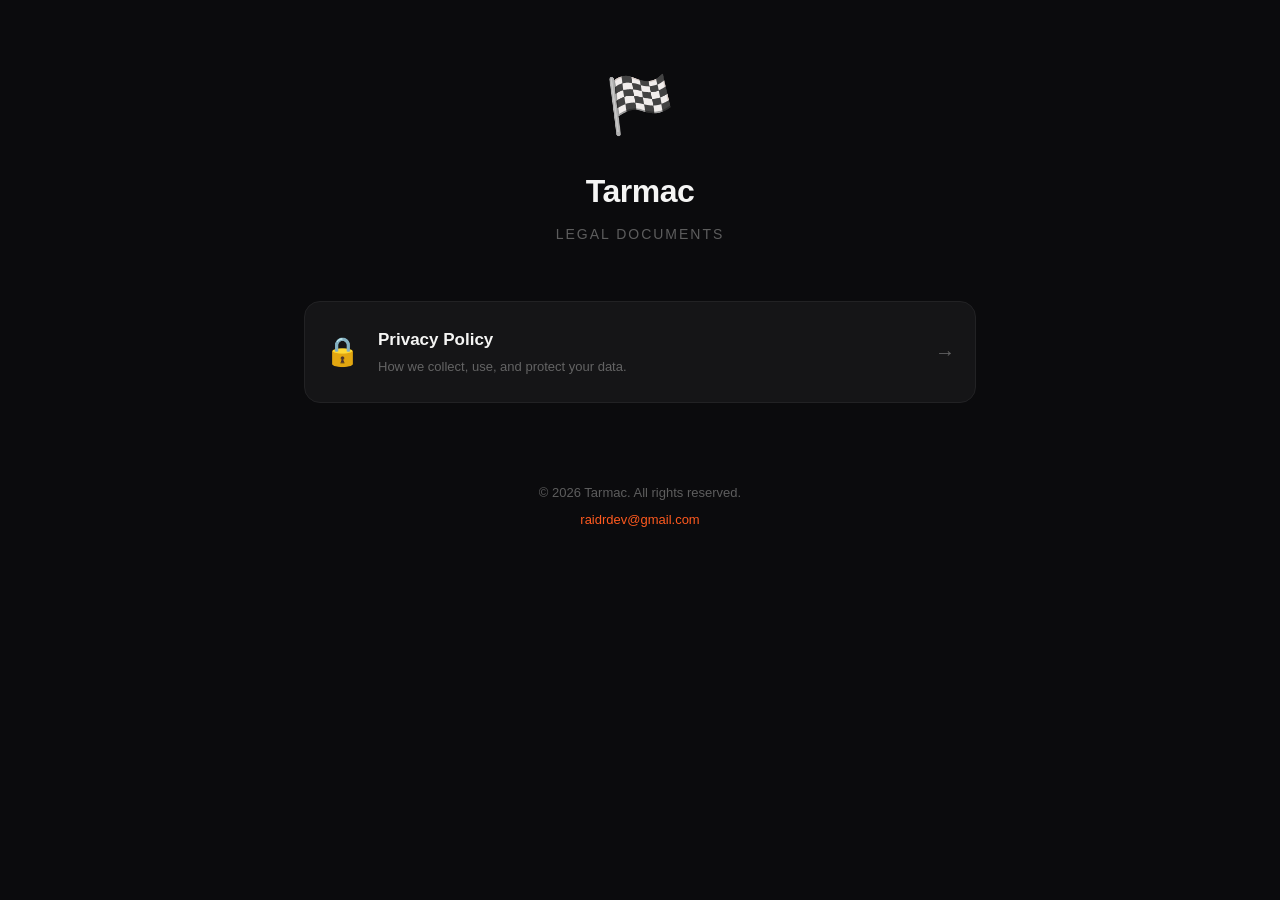
==== index.html @ 2295f6b0 "Initial legal pages for Tarmac (privacy policy) Co-Authored-By: Claude Sonnet 5 <noreply@anthropic.c" ====
<!DOCTYPE html>
<html lang="en">
<head>
  <meta charset="UTF-8" />
  <meta name="viewport" content="width=device-width, initial-scale=1.0" />
  <title>Tarmac — Legal</title>
  <link rel="stylesheet" href="style.css" />
</head>
<body>
  <div class="container">
    <header>
      <span class="logo">🏁</span>
      <h1>Tarmac</h1>
      <p class="sub">Legal Documents</p>
    </header>
    <nav class="card-grid">
      <a href="privacy.html" class="card">
        <span class="card-icon">🔒</span>
        <div>
          <h2>Privacy Policy</h2>
          <p>How we collect, use, and protect your data.</p>
        </div>
        <span class="arrow">→</span>
      </a>
    </nav>
    <footer>
      <p>© 2026 Tarmac. All rights reserved.</p>
      <p><a href="mailto:raidrdev@gmail.com">raidrdev@gmail.com</a></p>
    </footer>
  </div>
</body>
</html>
---- style.css ----
*, *::before, *::after { box-sizing: border-box; margin: 0; padding: 0; }

:root {
  --bg: #0B0B0D;
  --card: #151517;
  --border: #222224;
  --accent: #FF5A1F;
  --accent-muted: #FF5A1F22;
  --ink: #F5F5F4;
  --ink-secondary: #F5F5F4A8;
  --ink-muted: #F5F5F459;
}

html { scroll-behavior: smooth; }

body {
  background: var(--bg);
  color: var(--ink);
  font-family: -apple-system, BlinkMacSystemFont, 'Segoe UI', sans-serif;
  font-size: 16px;
  line-height: 1.6;
  min-height: 100vh;
}

.container {
  max-width: 720px;
  margin: 0 auto;
  padding: 60px 24px 80px;
}

/* ── Header ── */
header {
  text-align: center;
  margin-bottom: 56px;
}

.logo { font-size: 56px; display: block; margin-bottom: 16px; }

header h1 {
  font-size: 32px;
  font-weight: 800;
  letter-spacing: -0.5px;
  color: var(--ink);
}

.sub {
  margin-top: 6px;
  font-size: 14px;
  color: var(--ink-muted);
  text-transform: uppercase;
  letter-spacing: 2px;
}

/* ── Back link ── */
.back {
  display: inline-flex;
  align-items: center;
  gap: 6px;
  color: var(--accent);
  text-decoration: none;
  font-size: 14px;
  font-weight: 600;
  margin-bottom: 40px;
  opacity: 0.85;
  transition: opacity 0.15s;
}
.back:hover { opacity: 1; }

/* ── Index cards ── */
.card-grid { display: flex; flex-direction: column; gap: 12px; }

.card {
  display: flex;
  align-items: center;
  gap: 18px;
  background: var(--card);
  border: 1px solid var(--border);
  border-radius: 16px;
  padding: 24px 20px;
  text-decoration: none;
  color: var(--ink);
  transition: border-color 0.15s, background 0.15s;
}
.card:hover {
  border-color: var(--accent);
  background: var(--accent-muted);
}

.card-icon { font-size: 28px; flex-shrink: 0; }

.card h2 { font-size: 17px; font-weight: 700; margin-bottom: 4px; }
.card p  { font-size: 13px; color: var(--ink-muted); }

.arrow {
  margin-left: auto;
  font-size: 20px;
  color: var(--ink-muted);
  flex-shrink: 0;
}

/* ── Document page ── */
.doc-header {
  margin-bottom: 48px;
}

.doc-header h1 {
  font-size: 28px;
  font-weight: 800;
  margin-bottom: 8px;
}

.doc-meta {
  font-size: 13px;
  color: var(--ink-muted);
}

.doc-body h2 {
  font-size: 16px;
  font-weight: 700;
  color: var(--accent);
  text-transform: uppercase;
  letter-spacing: 1px;
  margin: 40px 0 12px;
}

.doc-body h2:first-child { margin-top: 0; }

.doc-body p {
  font-size: 15px;
  color: var(--ink-secondary);
  margin-bottom: 14px;
}

.doc-body ul {
  padding-left: 20px;
  margin-bottom: 14px;
}

.doc-body li {
  font-size: 15px;
  color: var(--ink-secondary);
  margin-bottom: 6px;
}

.doc-body a {
  color: var(--accent);
  text-decoration: none;
}
.doc-body a:hover { text-decoration: underline; }

.divider {
  height: 1px;
  background: var(--border);
  margin: 48px 0;
}

/* ── Footer ── */
footer {
  margin-top: 80px;
  text-align: center;
  font-size: 13px;
  color: var(--ink-muted);
  display: flex;
  flex-direction: column;
  gap: 6px;
}

footer a { color: var(--accent); text-decoration: none; }
footer a:hover { text-decoration: underline; }

@media (max-width: 600px) {
  .container { padding: 40px 16px 60px; }
  header h1 { font-size: 26px; }
  .doc-header h1 { font-size: 22px; }
}
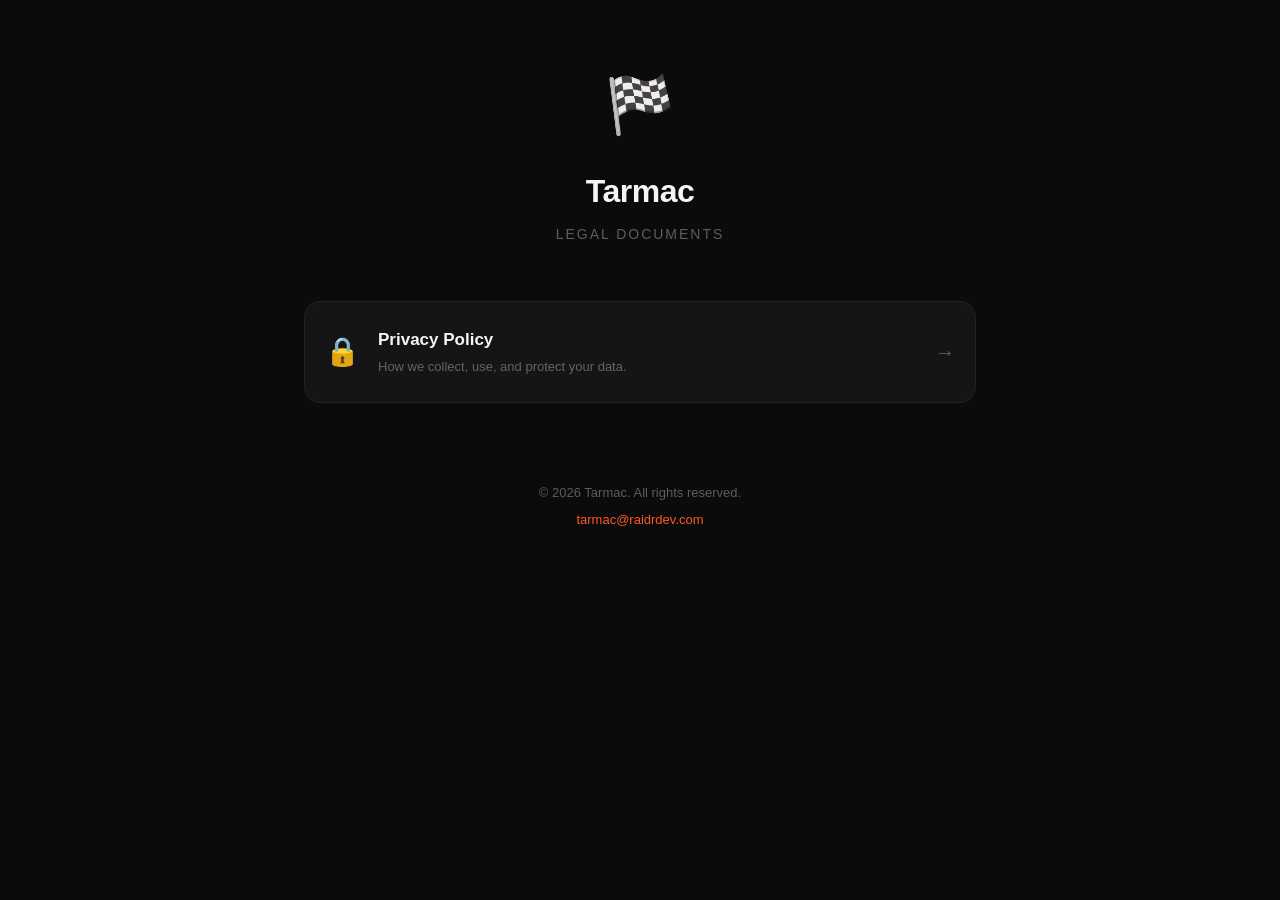
==== commit 27dab3ff: "Update contact email to tarmac@raidrdev.com Co-Authored-By: Claude Sonnet 5 <noreply@anthropic.com>" ====
--- a/index.html
+++ b/index.html
@@ -25,7 +25,7 @@
     </nav>
     <footer>
       <p>© 2026 Tarmac. All rights reserved.</p>
-      <p><a href="mailto:raidrdev@gmail.com">raidrdev@gmail.com</a></p>
+      <p><a href="mailto:tarmac@raidrdev.com">tarmac@raidrdev.com</a></p>
     </footer>
   </div>
 </body>
